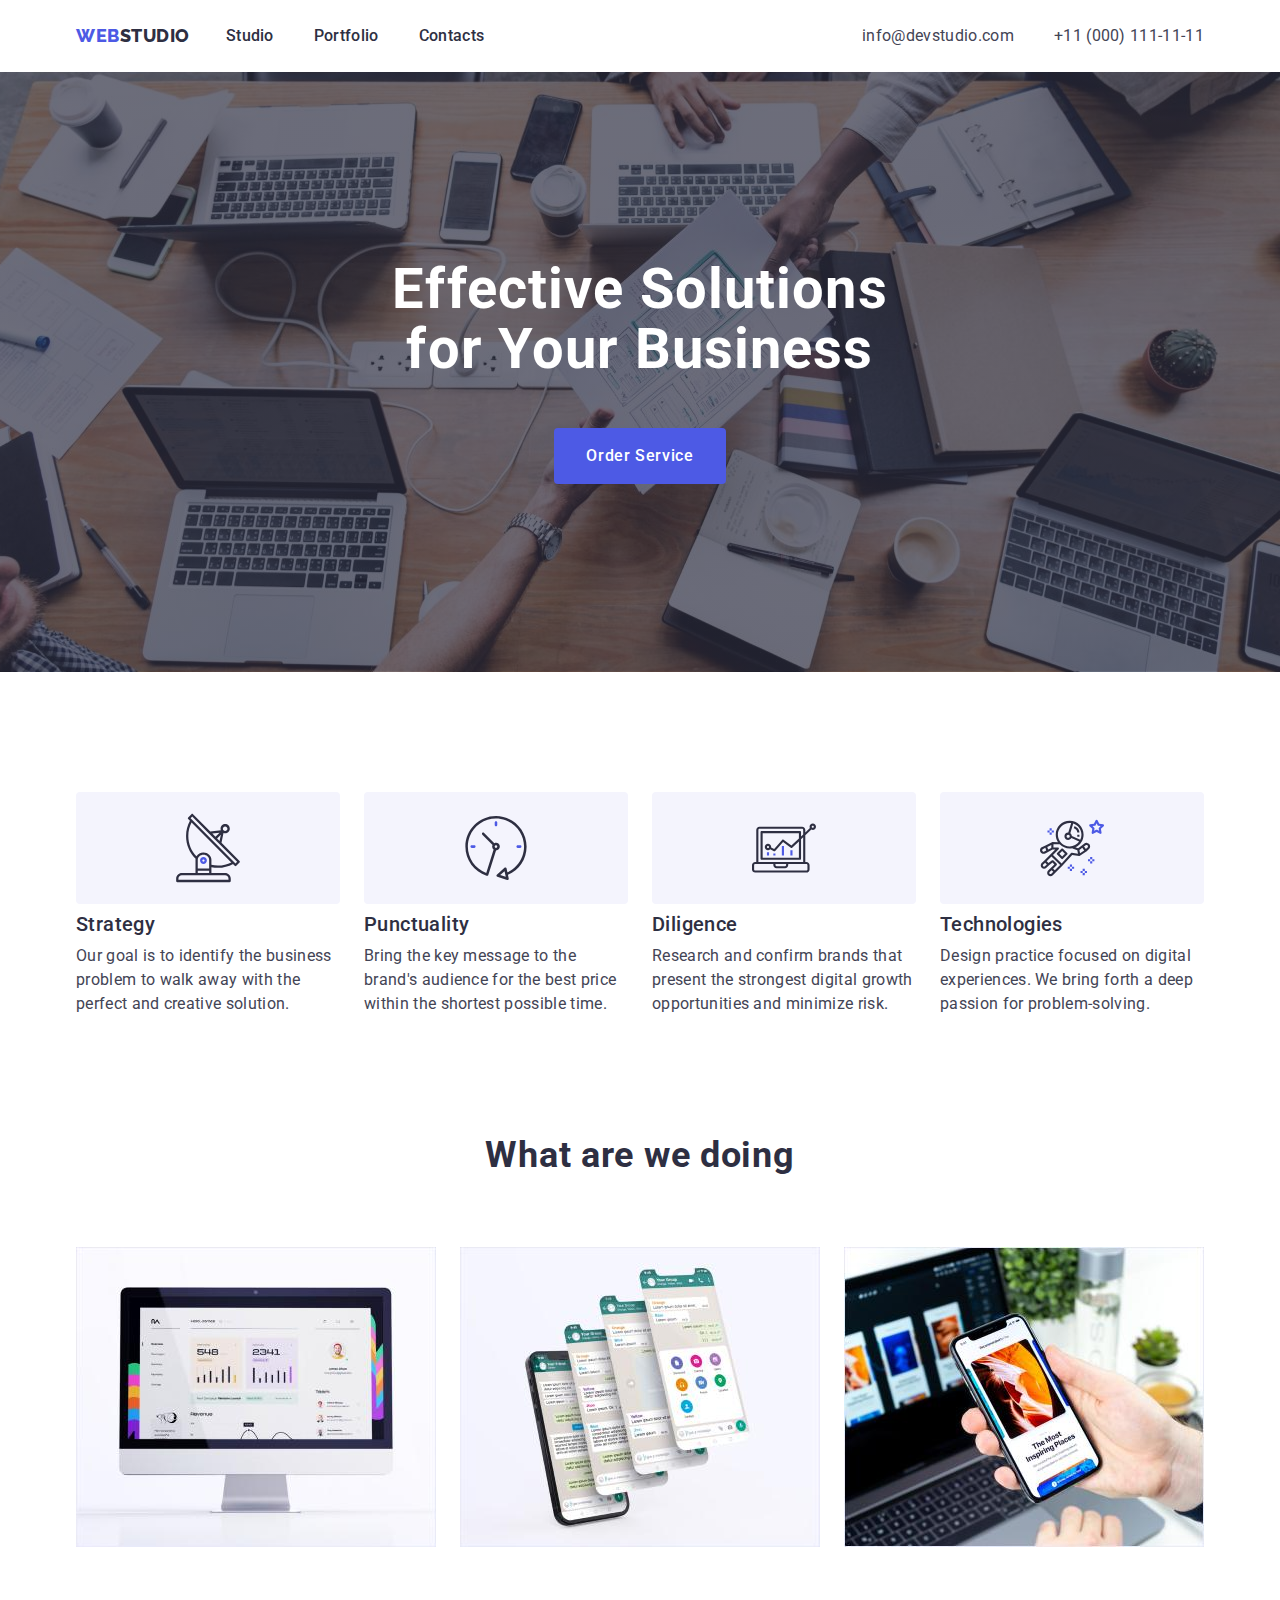
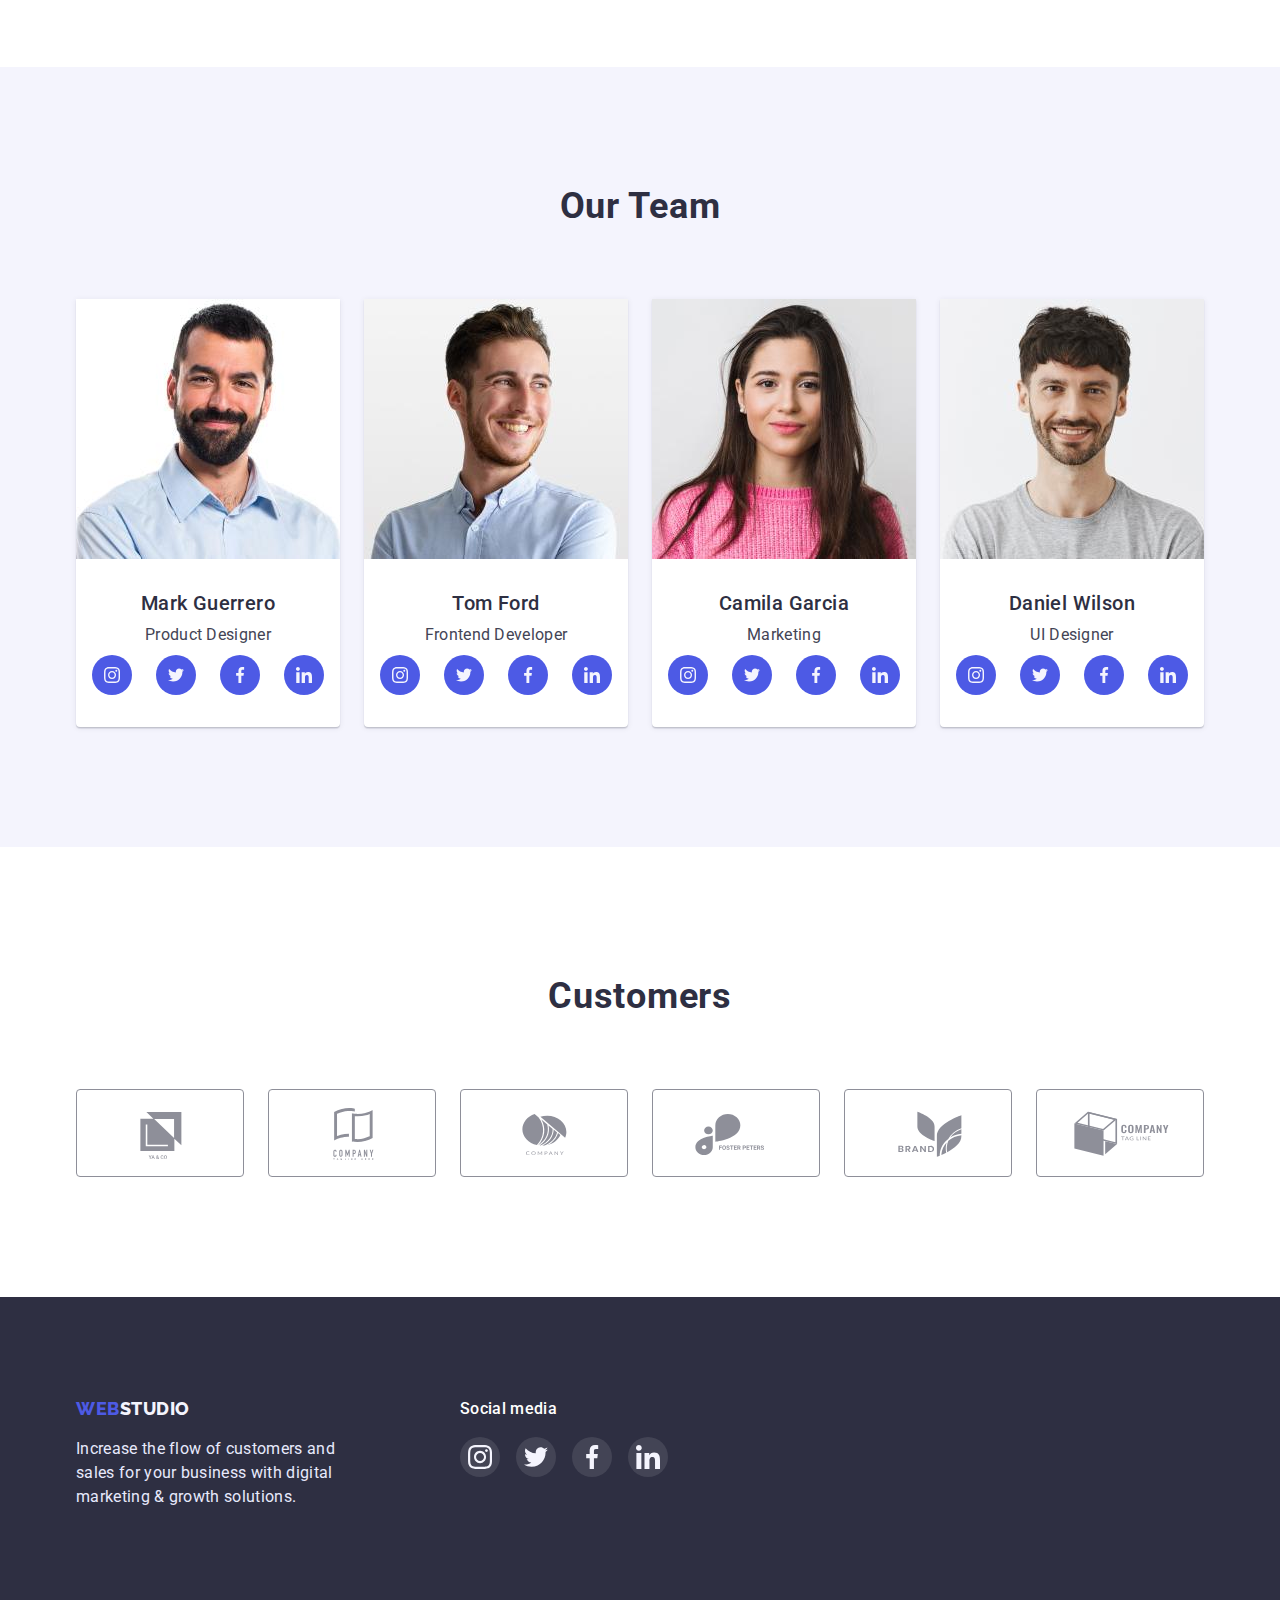
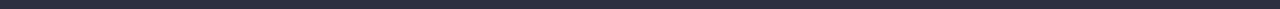
==== index.html @ 547f0ef1 "Initial commit" ====
<!DOCTYPE html>
<html lang="en">
	<head>
		<meta charset="UTF-8" />
		<meta http-equiv="X-UA-Compatible" content="IE=edge" />
		<meta name="viewport" content="width=device-width, initial-scale=1.0" />
		<title>WebStudio</title>
		
		<!-- fonts from google -->
		<link rel="preconnect" href="https://fonts.googleapis.com" />
		<link rel="preconnect" href="https://fonts.gstatic.com" crossorigin />
		<link
			href="https://fonts.googleapis.com/css2?family=Raleway:wght@800&family=Roboto:wght@400;500;700&display=swap"
			rel="stylesheet"
		/>
		<link rel="stylesheet" href="https://cdnjs.cloudflare.com/ajax/libs/modern-normalize/1.1.0/modern-normalize.min.css">
        <link rel="stylesheet" href="./styles/styles.css" />
	</head>
	<body>
		
		<header>
			<div class="container header-line">
			<nav>
				<a class="logo-head" href="./index.html"><span class="logo-web">WEB</span>STUDIO</a>
				<ul class="navigation-links">
					<li class="nav-link-item"><a href="" class="link">Studio</a></li>
					<li class="nav-link-item"><a href="./portfolio.html" class="link">Portfolio</a></li>
					<li class="nav-link-item"><a href="" class="link">Contacts</a></li>
				</ul>
			</nav>

			<!-- contact info -->
			<address>
				<ul class="address-link">
					<li class="addess-link-item"><a href="mailto:info@devstudio.com" class="address">info@devstudio.com</a></li>
					<li class="addess-link-item"><a href="tel:+110001111111" class="address">+11 (000) 111-11-11 </a></li>
				</ul>
			</address>
			</div>
		</header>
		
		<main>
			<!--section_1  -->
			
			<section class="hero-section">
				<div class="container">
				<h1 class="hero-section-title">Effective Solutions <br> for Your Business</h1>
				<button type="button" class="hero-section-button">Order Service</button>
				</div>
                </section>
			
			

			<!-- section_2 -->
			<section class="section-2">
				<div class="container">
				<h2 hidden>Our advantages</h2>
				<ul class="title-list">
					<li >
						<div class="symbol-list-item">
						            <svg class="symbol-list-icon" width="64px">
										<use href="./images/icons.svg#icon-antenna"></use>
									</svg>
						</div>
							
						<h3>Strategy</h3>
						<p class="main-paragraph"> Our goal is to identify the business problem to walk away with the perfect and creative solution. </p>
					</li>
					<li>
						<div class="symbol-list-item">
								    <svg class="symbol-list-icon" width="64px">
										<use href="./images/icons.svg#icon-clock"></use>
									</svg>
							</div>
						<h3>Punctuality</h3>
						<p class="main-paragraph"> Bring the key message to the brand's audience for the best price within the shortest possible time. </p>
					</li>
					<li>
						<div class="symbol-list-item">
								    <svg class="symbol-list-icon" width="64px">
										<use href="./images/icons.svg#icon-diagram"></use>
									</svg>
								
							</div>
						<h3>Diligence</h3>
						<p class="main-paragraph">
							Research and confirm brands that present the strongest digital growth opportunities and minimize risk.
						</p>
					</li>
					<li>
						<div class="symbol-list-item">
								    <svg class="symbol-list-icon" width="64px">
										<use href="./images/icons.svg#icon-astronaut"></use>
									</svg>
						</div>
						<h3>Technologies</h3>
						<p class="main-paragraph"> Design practice focused on digital experiences. We bring forth a deep passion for problem-solving. </p>
					</li>
				</ul>
				</div>
			</section>

			<!-- section_3 -->
			<section class="section-3">
				<div class="container">
				<h2 class="our-work-title">What are we doing</h2>
				<ul class="visual-list">
					<li class="visual-work">
						<img src="./images/img21.jpg" alt="PC monitor that shows nice site" width="360" />
					</li>
					<li class="visual-work">
						<img src="./images/img22.jpg" alt="phone display that shows nice application" width="360" />
					</li>
					<li class="visual-work">
						<img src="./images/img23.jpg" alt="laptop and phone with the same picture on thair displays" width="360" />
					</li>
				</ul>
				</div>
			</section>

			<!-- section_4 -->
			<section class="fourth-section">
				<div class="container">
				<h2 class="our-team-title">Our Team</h2>
				<ul class="card-titles">
					<li class="team-card">
						<img src="./images/img31.jpg" alt="male photo" width="264" />
						<div class="team-card-sign">
						<h3>Mark Guerrero</h3>
						<p>Product Designer</p>
						<ul class="card-social-list">
							<li class="card-social-item">
								<a href="" class="card-social-link">
									<svg class="card-social-icon" width="16px" height="16px">
										<use href="./images/icons.svg#icon-instagram"></use>
									</svg>
								</a></li>
							<li class="card-social-item">
								<a href="" class="card-social-link">
									<svg class="card-social-icon" width="16px" height="16px">
										<use href="./images/icons.svg#icon-twitter"></use>
									</svg>
								</a></li>
							<li class="card-social-item">
								<a href="" class="card-social-link">
									<svg class="card-social-icon" width="16px" height="16px">
										<use href="./images/icons.svg#icon-facebook"></use>
									</svg>
								</a></li>
							<li class="card-social-item">
								<a href="" class="card-social-link">
									<svg class="card-social-icon" width="16px" height="16px">
										<use href="./images/icons.svg#icon-linkedin"></use>
									</svg>
								</a></li>
						</ul>
						</div>
					</li>

					<li class="team-card">
						<img src="./images/img32.jpg" alt="male photo" width="264" />
						<div class="team-card-sign">
						<h3>Tom Ford</h3>
						<p>Frontend Developer</p>
						<ul class="card-social-list">
							<li class="card-social-item">
								<a href="" class="card-social-link">
									<svg class="card-social-icon" width="16px" height="16px">
										<use href="./images/icons.svg#icon-instagram"></use>
									</svg>
								</a></li>
							<li class="card-social-item">
								<a href="" class="card-social-link">
									<svg class="card-social-icon" width="16px" height="16px">
										<use href="./images/icons.svg#icon-twitter"></use>
									</svg>
								</a></li>
							<li class="card-social-item">
								<a href="" class="card-social-link">
									<svg class="card-social-icon" width="16px" height="16px">
										<use href="./images/icons.svg#icon-facebook"></use>
									</svg>
								</a></li>
							<li class="card-social-item">
								<a href="" class="card-social-link">
									<svg class="card-social-icon" width="16px" height="16px">
										<use href="./images/icons.svg#icon-linkedin"></use>
									</svg>
								</a></li>
						</ul>
						</div>
					</li>

					<li class="team-card">
						<img src="./images/img33.jpg" alt="female photo" width="264" />
						<div class="team-card-sign">
						<h3>Camila Garcia</h3>
						<p>Marketing</p>
						<ul class="card-social-list">
							<li class="card-social-item">
								<a href="" class="card-social-link">
									<svg class="card-social-icon" width="16px" height="16px">
										<use href="./images/icons.svg#icon-instagram"></use>
									</svg>
								</a></li>
							<li class="card-social-item">
								<a href="" class="card-social-link">
									<svg class="card-social-icon" width="16px" height="16px">
										<use href="./images/icons.svg#icon-twitter"></use>
									</svg>
								</a></li>
							<li class="card-social-item">
								<a href="" class="card-social-link">
									<svg class="card-social-icon" width="16px" height="16px">
										<use href="./images/icons.svg#icon-facebook"></use>
									</svg>
								</a></li>
							<li class="card-social-item">
								<a href="" class="card-social-link">
									<svg class="card-social-icon" width="16px" height="16px">
										<use href="./images/icons.svg#icon-linkedin"></use>
									</svg>
								</a></li>
						</ul>
						</div>
					</li class="team-card">

					<li class="team-card">
						<img src="./images/img34.jpg" alt="male photo" width="264" />
						<div class="team-card-sign">
						<h3>Daniel Wilson</h3>
						<p>UI Designer</p>
						<ul class="card-social-list">
							<li class="card-social-item">
								<a href="" class="card-social-link">
									<svg class="card-social-icon" width="16px" height="16px">
										<use href="./images/icons.svg#icon-instagram"></use>
									</svg>
								</a></li>
							<li class="card-social-item">
								<a href="" class="card-social-link">
									<svg class="card-social-icon" width="16px" height="16px">
										<use href="./images/icons.svg#icon-twitter"></use>
									</svg>
								</a></li>
							<li class="card-social-item">
								<a href="" class="card-social-link">
									<svg class="card-social-icon" width="16px" height="16px">
										<use href="./images/icons.svg#icon-facebook"></use>
									</svg>
								</a></li>
							<li class="card-social-item">
								<a href="" class="card-social-link">
									<svg class="card-social-icon" width="16px" height="16px">
										<use href="./images/icons.svg#icon-linkedin"></use>
									</svg>
								</a></li>
						</ul>
						</div>
					</li>
				</ul>
				</div>
			</section>
		</main>

		<section class="section-fifth">
			<div class="container">
				<h2 class="customers-title">Customers</h2>
				<ul class="customers-list">
					<li class="customers-list-item">
						<a href="" class="customers-list-link">
							<svg class="customers-list-icon" width="104px" height="56px">
								<use href="./images/icons.svg#icon-logo1"></use>
							</svg>
						</a>
					</li>
					<li class="customers-list-item">
						<a href="" class="customers-list-link">
							<svg class="customers-list-icon" width="104px" height="56px">
								<use href="./images/icons.svg#icon-logo2"></use>
							</svg>
						</a>
					</li>
					<li class="customers-list-item">
						<a href="" class="customers-list-link">
							<svg class="customers-list-icon" width="104px" height="56px">
								<use href="./images/icons.svg#icon-logo3"></use>
							</svg>
						</a>
					</li>
					<li class="customers-list-item">
						<a href="" class="customers-list-link">
							<svg class="customers-list-icon" width="104px" height="56px">
								<use href="./images/icons.svg#icon-logo4"></use>
							</svg>
						</a>
					</li>
					<li class="customers-list-item">
						<a href="" class="customers-list-link">
							<svg class="customers-list-icon" width="104px" height="56px">
								<use href="./images/icons.svg#icon-logo5"></use>
							</svg>
						</a>
					</li>
					<li class="customers-list-item">
						<a href="" class="customers-list-link">
							<svg class="customers-list-icon" width="104px" height="56px">
								<use href="./images/icons.svg#icon-logo6"></use>
							</svg>
						</a>
					</li>
				</ul>
			</div>
			

		</section>

		<!-- footer -->
		<footer>
			<div class="container footer-line">
			<div> 
			<a class="logo-footer" href="./index.html"><span class="logo-web">WEB</span>STUDIO</a>
			<p class="footer-text"> Increase the flow of customers and sales for your business with digital marketing & growth solutions. </p>
			</div>
			<div class="social-media">
				<h4 class="social-media-title">Social media</h4>
				<ul class="social-media-list">
					<li class="cocial-media-item">
						<a href="" class="social-media-link">
							<svg class="social-media-icon" width="24px" height="24px">
								<use href="./images/icons.svg#icon-instagram"></use>
							</svg>
						</a>
					</li>
					<li class="cocial-media-item">
						<a href="" class="social-media-link">
							<svg class="social-media-icon" width="24px" height="24px">
								<use href="./images/icons.svg#icon-twitter"></use>
							</svg>
						</a>
					</li>
					<li class="cocial-media-item">
						<a href="" class="social-media-link">
							<svg class="social-media-icon" width="24px" height="24px">
								<use href="./images/icons.svg#icon-facebook"></use>
							</svg>
						</a>
					</li>
					<li class="cocial-media-item">
						<a href="" class="social-media-link">
							<svg class="social-media-icon" width="24px" height="24px">
								<use href="./images/icons.svg#icon-linkedin"></use>
							</svg>
						</a>
					</li>
				</ul>
			</div>
		</div>
		</footer>
	</body>
</html>
---- styles/styles.css ----
:root {
	--primary-title-color: #2e2f42;
	--primary-text-color: #434455;
	--secondary-background-color: #2e2f42;
	--hover-link-color: #404bbf;
}
/* --------styles reset------ */
h1,
h2,
h3,
h4,
h5,
p {
	margin: 0;
	padding: 0;
}
img {
	display: block;
}
.section {
	margin-top: 0;
	margin-bottom: 0;
}
ul {
	margin: 0;
	padding: 0;
}
/* --------------------------------- */

body {
	background-color: #fff;
	color: #434455;

	font-family: Roboto;
	font-size: 16px;
	font-weight: 400;
	line-height: 1.5;
	letter-spacing: 0.02em;

	list-style: none;
}

ul {
	list-style-type: none;
}
/* -------------------------------------------------------head and footer---------------------------------------------- */
/* ---------logo head------------ */
.logo-head,
.logo-footer {
	font-family: Raleway;
	font-size: 18px;
	font-weight: 800;
	line-height: 1.33;
	letter-spacing: 0.03em;
}
.logo-head {
	color: var(--primary-title-color);
}
/* ------------logo footer---------- */
.logo-footer {
	color: #f4f4fd;
}
.logo-web {
	color: #4d5ae5;
}

/* delating outlines of the links  */
a {
	text-decoration: none;
}
/* ---------- */

.navigation-links .link {
	font-size: 16px;
	font-weight: 500;
	line-height: 1.5;
	letter-spacing: 0.02em;

	color: var(--primary-title-color);
}

.navigation-links .link:focus,
.navigation-links .link:hover {
	color: var(--hover-link-color);
}

/* .navigation-links:last-child  */

.border-header {
	border-bottom: 1px solid #e7e9fc;
}

/* changing address font and color */
.address {
	/* margin-left: auto; */
	font-style: normal;
	font-family: Roboto;
	font-size: 16px;
	font-weight: 400;
	line-height: 1.5;
	letter-spacing: 0.02em;

	color: var(--primary-text-color);
}

.address:focus,
.address:hover {
	color: var(--hover-link-color);
}
/* -------------------------------------------------------------------------------------------------------------------- */

/* ----------------------------------------------------hero section---------------------------------------------------- */
.hero-section {
	background-color: var(--secondary-background-color);
	text-align: center;
	background-image: linear-gradient(rgba(46, 47, 66, 0.7), rgba(46, 47, 66, 0.7)), url(../images/herosection-bg.jpg);
	background-repeat: no-repeat;
	background-position: center;
	max-width: 1440px;
	margin: 0 auto;
	/* background-size: cover; */
}

.hero-section-title {
	font-family: Roboto;
	margin-bottom: 48px;
	margin-top: 0;
	min-width: 496px;
	color: #fff;
	font-style: normal;
	font-weight: 700;
	font-size: 56px;
	line-height: 1.07;
	letter-spacing: 0.02em;
	text-align: center;
}

.hero-section-button {
	padding: 16px 32px;

	min-width: 169px;
	font-family: Roboto;
	font-size: 16px;
	font-weight: 500;
	line-height: 1.5;
	letter-spacing: 0.04em;
	border-style: solid;
	border-radius: 4px;
	border: none;
	background-color: #4d5ae5;
	color: #fff;
}
.hero-section-button:hover,
.hero-section-button:focus {
	background-color: var(--hover-link-color);
}

/* ----------------------------------------------------------------------------------------------------------------- */
h3 {
	font-size: 20px;
	font-weight: 500;
	line-height: 1.2;
	letter-spacing: 0.02em;

	color: var(--primary-title-color);
}

h2 {
	font-size: 36px;
	font-weight: 700;
	line-height: 1.1;
	letter-spacing: 0.02em;

	color: var(--primary-title-color);
}
/* section 4 */
.fourth-section {
	background-color: #f4f4fd;
}
.team-card {
	background-color: #fff;
}

/* -------------------------------portfolio------------------------------------ */

.portfolio-title {
	font-size: 20px;
	font-weight: 500;
	line-height: 1.2;
	letter-spacing: 0.02em;

	color: var(--primary-title-color);
}

.kind-of-content {
	font-family: Roboto;
	font-style: normal;
	font-weight: 400;
	font-size: 16px;
	line-height: 1.5;
	letter-spacing: 0.02em;

	color: #434455;
}

.filters-buttons {
	padding: 12px 24px;
	font-family: Roboto;
	background-color: #f4f4fd;
	color: #4d5ae5;
	border-color: #e7e9fc;
	border-style: solid;
	border-width: 1px;
	border-radius: 4px;

	font-weight: 500;
	font-size: 16px;
	line-height: 1.5;

	display: flex;
	align-items: center;
	text-align: center;
	letter-spacing: 0.04em;
}

.filters-buttons:focus,
.filters-buttons:hover {
	background-color: var(--hover-link-color);
	color: #fff;
	box-shadow: 0px 2px 2px 0px rgba(0, 0, 0, 0.12);

	box-shadow: 0px 2px 1px 0px rgba(0, 0, 0, 0.08);

	box-shadow: 0px 3px 1px 0px rgba(0, 0, 0, 0.1);
	border-color: var(--hover-link-color);
}

/* -------------------FLEX-------------------- */
.container {
	width: 1158px;
	padding-left: 15px;
	padding-right: 15px;
	margin: 0 auto;
}

body {
	margin: 0;
}

.our-work-title {
	text-align: center;
	margin-bottom: 72px;
	margin-top: 0;
}

.fourth-section {
	padding-top: 120px;
	padding-bottom: 120px;
	/* max-width: 1440px;
	margin: 0 auto; */
}

.our-team-title {
	text-align: center;
	margin-bottom: 72px;
	margin-top: 0;
}

.footer-text {
	width: 264px;
}

.logo-footer {
	display: block;
	margin-bottom: 16px;
}

footer {
	background-color: var(--secondary-background-color);
	color: #e7e9fc;
	padding-top: 100px;
	padding-bottom: 100px;
}

.logo-head {
	display: block;
	padding-bottom: 24px;
	padding-top: 24px;
	margin-left: 0;
	margin-right: 36px;
}
/* -------------flex start--------- */

.navigation-links {
	display: flex;
}

.nav-link-item {
	display: block;
	padding-top: 24px;
	padding-bottom: 24px;
}

.nav-link-item:last-child {
	margin-right: 0;
}
.nav-link-item:not(:last-child) {
	margin-right: 40px;
}

.address-link {
	display: flex;
}
.addess-link-item:not(:last-child) {
	margin-right: 40px;
}
.addess-link-item {
	display: block;
	padding-top: 24px;
	padding-bottom: 24px;
}

.header-line {
	display: flex;
}

nav {
	display: flex;
	align-items: center;
}
/* --------------------------------------------------section 2-3------------------------------------------------ */
.title-list,
.visual-list {
	display: flex;
	justify-content: space-between;
	padding-left: 0;
	gap: 24px;
}
/* -----------------SVG icons section  2---------------------- */

.symbol-list-item {
	display: flex;
	height: 112px;
	width: 264px;
	background-color: #f4f4fd;
	justify-content: center;
	align-items: center;
	border-radius: 4px;
	margin-bottom: 8px;
	/* background-color: aqua; */
}

/* ----------------------------------------------------------- */
.main-paragraph {
	width: 264px;
}

.card-titles {
	display: flex;
	justify-content: space-between;
	gap: 24px;
	padding-left: 0;
}

.team-card h3 {
	text-align: center;
	margin-bottom: 8px;
}

.team-card p {
	text-align: center;
}

.title-list h3 {
	margin-bottom: 8px;
}

/* ---------------portfolio flex----------------- */
.filters {
	display: flex;
	margin-bottom: 72px;
	gap: 24px;
	justify-content: center;
}

.portfolio-title {
	display: flex;
	flex-wrap: wrap;
	justify-content: space-between;
	padding: 0;
	row-gap: 48px;
}

.portfolio-title h2 {
	margin-bottom: 8px;
}
.portfolio-sign {
	border-left: 1px solid #e7e9fc;
	border-right: 1px solid #e7e9fc;
	border-bottom: 1px solid #e7e9fc;
	padding-top: 32px;
	padding-bottom: 32px;
}

.portfolios:hover,
.portfolios:focus {
	box-shadow: 0px 1px 6px rgba(46, 47, 66, 0.08), 0px 1px 1px rgba(46, 47, 66, 0.16), 0px 2px 1px rgba(46, 47, 66, 0.08);
}
.portfolios {
	display: block;
}

/* ------------------------------------------------------------------------------------------------------ */
address {
	margin-left: auto;
}
.hero-section {
	padding-top: 188px;
	padding-bottom: 188px;
}

.section-2 {
	padding-top: 120px;
}

.section-3 {
	padding-top: 120px;
	padding-bottom: 120px;
}
.section-portfolio {
	padding-bottom: 120px;
	padding-top: 96px;
}

.portfolio-sign {
	padding-top: 32px;
	padding-bottom: 32px;
	padding-left: 16px;
}
.team-card-sign {
	padding-top: 32px;
	/* padding-bottom: 8px; */
}
.team-card {
	box-shadow: 0px 1px 6px rgba(46, 47, 66, 0.08), 0px 1px 1px rgba(46, 47, 66, 0.16), 0px 2px 1px rgba(46, 47, 66, 0.08);
	border-radius: 0px 0px 4px 4px;
}
/* --------------------------------------svg sectio4------------------------------------- */

.card-social-list {
	display: flex;
	gap: 24px;
	justify-content: center;
	margin-top: 8px;
	padding-bottom: 32px;
}
.card-social-item {
	width: 40px;
	height: 40px;
}
.card-social-link {
	display: flex;
	justify-content: center;
	align-items: center;
	width: 100%;
	height: 100%;
	border-radius: 50%;
	background-color: #4d5ae5;
}
.card-social-link:hover,
.card-social-link:focus {
	background-color: #404bbf;
}

/* ---------------------------------------------section fifth-------------------------------------- */
.section-fifth {
	padding-top: 130px;
	padding-bottom: 120px;
}

.customers-title {
	text-align: center;
	margin-bottom: 72px;
}

.customers-list {
	display: flex;
	justify-content: space-between;
}
.customers-list-item {
	width: 168px;
	height: 88px;
	border: 1px solid #8e8f99;
	border-radius: 4px;
}
.customers-list-link {
	display: flex;
	width: 100%;
	height: 100%;
	justify-content: center;
	align-items: center;
	color: #8e8f99;
}
/* .customers-list-link:hover,
.customers-list-link:focus {
	border-color: #404bbf;
	color: #404bbf;
} */
.customers-list-item:hover,
.customers-list-item:hover .customers-list-link
 {
	border-color: #404bbf;
	color: #404bbf;

}
.customers-list-item:focus-within .customers-list-link {
	border-color: #404bbf;
	color: #404bbf;
}


.customers-list-icon {
	fill: currentColor;
}

/* --------------------------------------footer section------------------------------------ */

.footer-line {
	display: flex;
}
.social-media {
	margin-left: 120px;
}
.social-media-title {
	margin-bottom: 16px;
	font-family: "Roboto";
	font-style: normal;
	font-weight: 500;
	font-size: 16px;
	line-height: 1.5;
	letter-spacing: 0.02em;
	color: #fff;
}
.social-media-list {
	display: flex;
	gap: 16px;
}
.cocial-media-item {
	width: 40px;
	height: 40px;
}
.social-media-link {
	display: flex;
	justify-content: center;
	align-items: center;
	width: 100%;
	height: 100%;
	border-radius: 50%;
	background-color: rgba(255, 255, 255, 0.1);
}
.social-media-icon {
	color: #fff;
}
.social-media-link:hover,
.social-media-link:focus {
	background-color: #31d0aa;
}
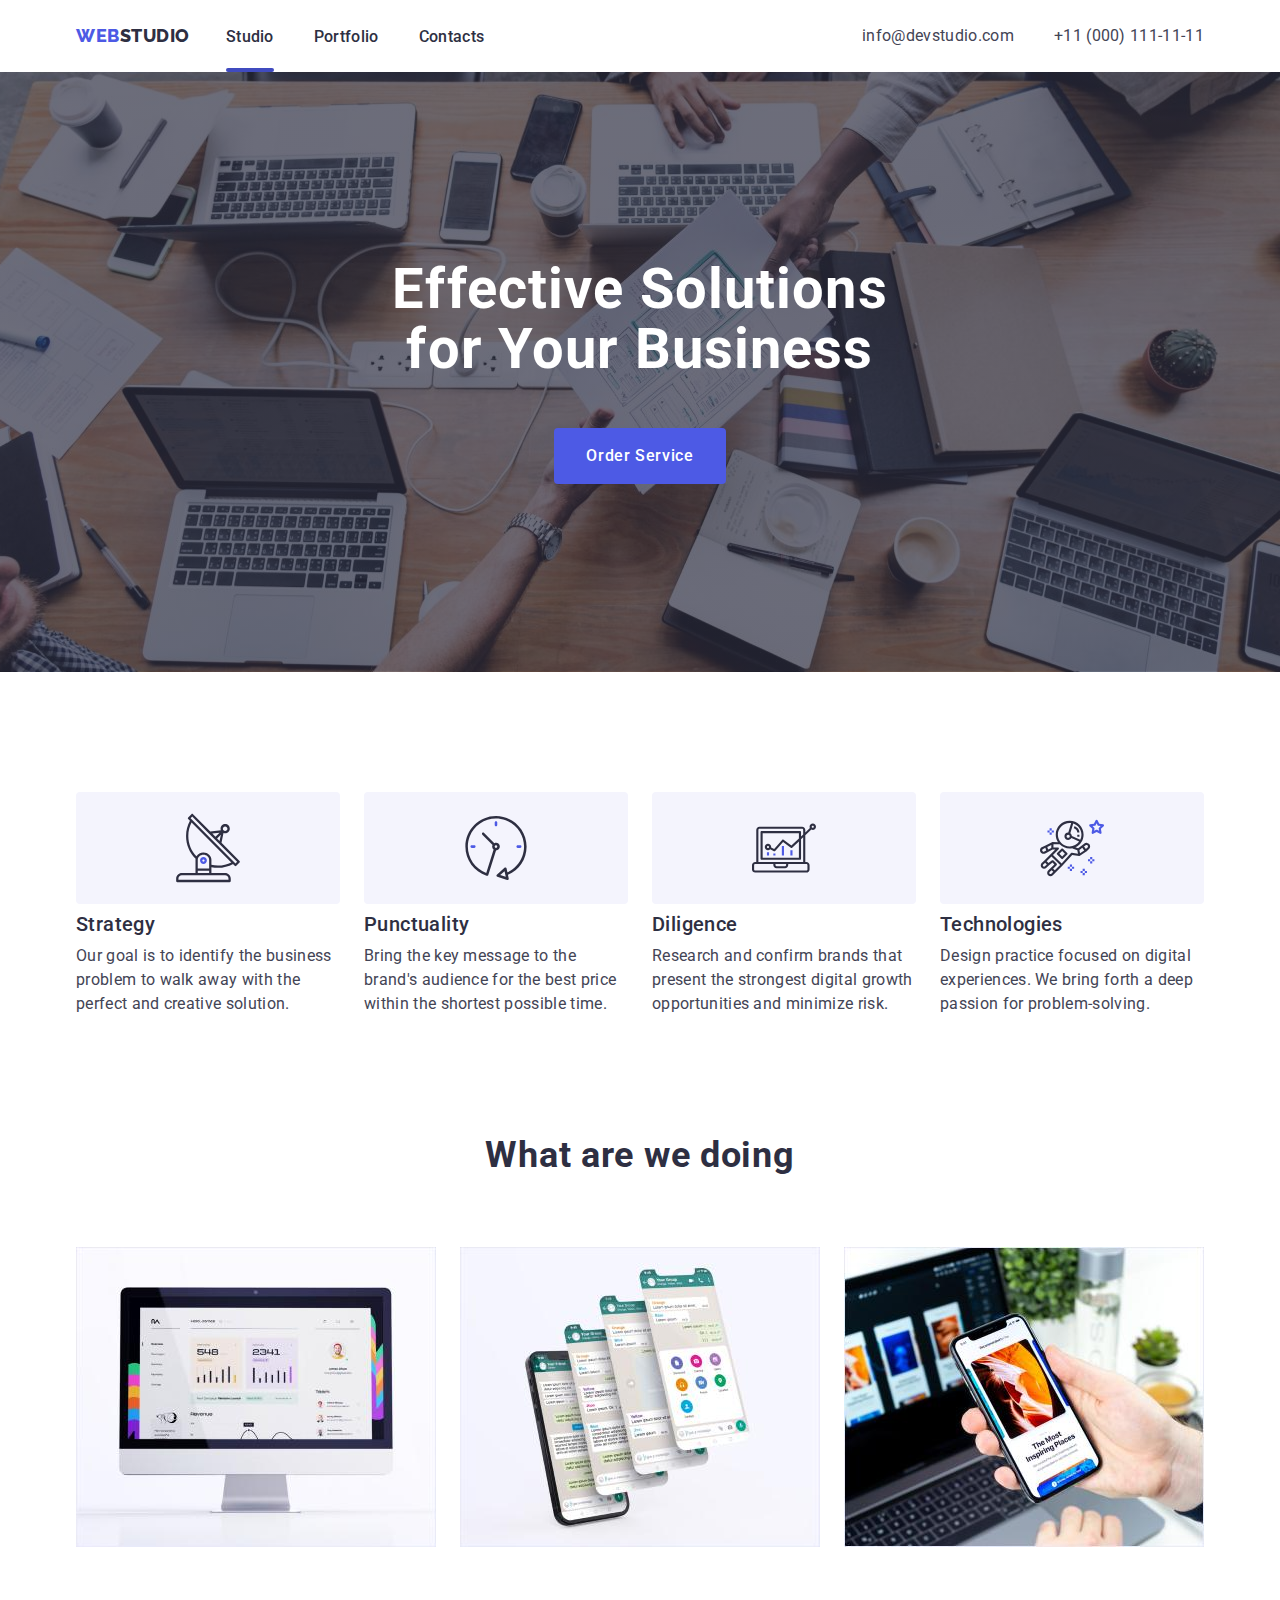
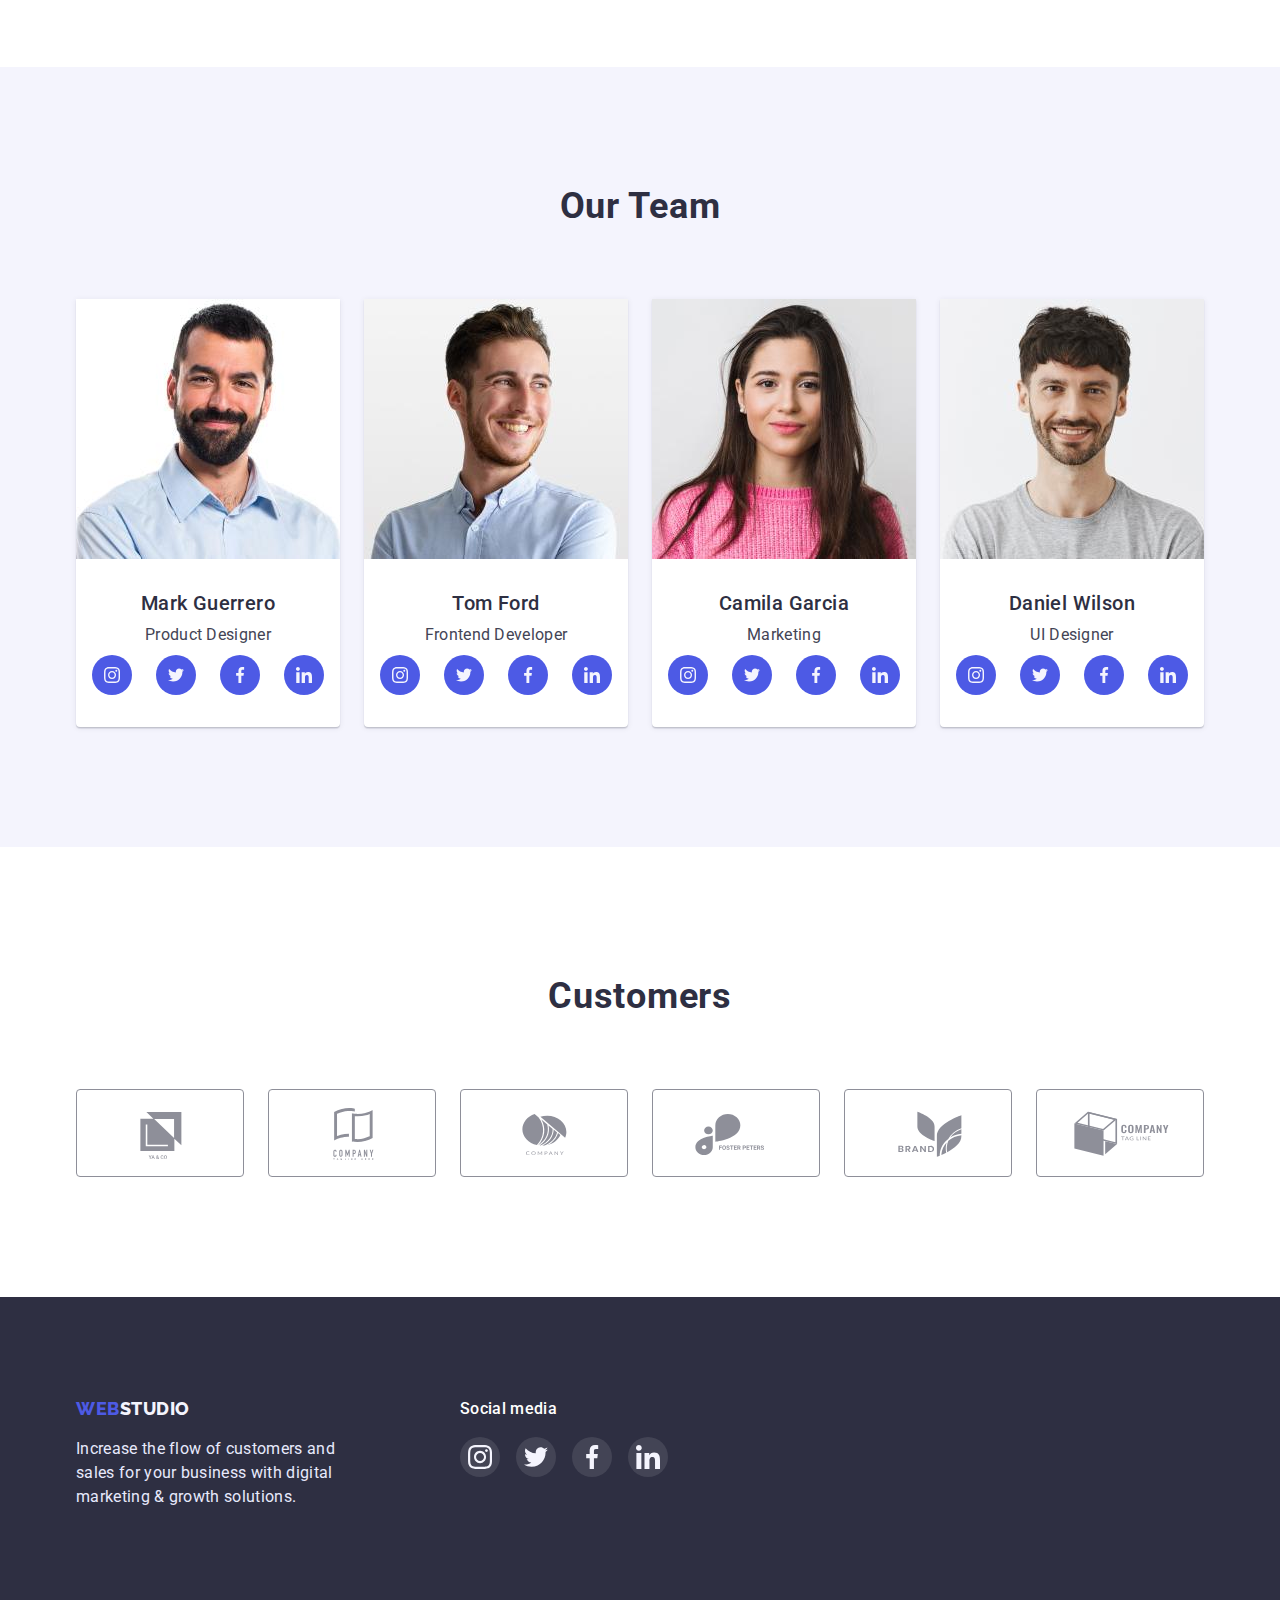
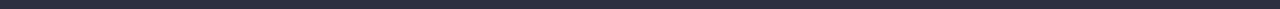
==== commit 2d345d87: "HW5 Ver.1" ====
--- a/index.html
+++ b/index.html
@@ -23,7 +23,7 @@
 			<nav>
 				<a class="logo-head" href="./index.html"><span class="logo-web">WEB</span>STUDIO</a>
 				<ul class="navigation-links">
-					<li class="nav-link-item"><a href="" class="link">Studio</a></li>
+					<li class="nav-link-item"><a href="" class="link active">Studio</a></li>
 					<li class="nav-link-item"><a href="./portfolio.html" class="link">Portfolio</a></li>
 					<li class="nav-link-item"><a href="" class="link">Contacts</a></li>
 				</ul>
@@ -45,7 +45,7 @@
 			<section class="hero-section">
 				<div class="container">
 				<h1 class="hero-section-title">Effective Solutions <br> for Your Business</h1>
-				<button type="button" class="hero-section-button">Order Service</button>
+				<button type="button" data-modal-open class="hero-section-button">Order Service</button>
 				</div>
                 </section>
 			
@@ -357,5 +357,15 @@
 			</div>
 		</div>
 		</footer>
+		<div class="backdrop is-hidden" data-modal>
+			<div class="modal">
+				<button type="button" data-modal-close class="modal-close">
+					<svg class="" width="8px" height="8px">
+						<use href="./images/icons.svg#icon-cross"></use>
+					</svg>
+				</button>
+			</div>
+		</div>
+		<script src="./js/modal.js"></script>
 	</body>
 </html>
--- a/styles/styles.css
+++ b/styles/styles.css
@@ -16,6 +16,8 @@
 }
 img {
 	display: block;
+	width: 100%;
+	height: auto;
 }
 .section {
 	margin-top: 0;
@@ -77,6 +79,10 @@
 	letter-spacing: 0.02em;
 
 	color: var(--primary-title-color);
+
+	transition-property: color;
+    transition-duration: 250ms; 
+    transition-timing-function: cubic-bezier(0.4, 0, 0.2, 1);
 }
 
 .navigation-links .link:focus,
@@ -101,6 +107,10 @@
 	letter-spacing: 0.02em;
 
 	color: var(--primary-text-color);
+	
+	transition-property: color;
+    transition-duration: 250ms; 
+    transition-timing-function: cubic-bezier(0.4, 0, 0.2, 1);
 }
 
 .address:focus,
@@ -149,6 +159,10 @@
 	border: none;
 	background-color: #4d5ae5;
 	color: #fff;
+
+	transition-property: background-color;
+    transition-duration: 250ms; 
+    transition-timing-function: cubic-bezier(0.4, 0, 0.2, 1);
 }
 .hero-section-button:hover,
 .hero-section-button:focus {
@@ -191,6 +205,31 @@
 
 	color: var(--primary-title-color);
 }
+
+/* doing overlay window on card --------------------*/
+.portfolio-card-item {
+	position: relative;
+	overflow: hidden;
+
+}
+
+.portfolio-card-overlay {
+	background-color: #4D5AE5;
+	color: #F4F4FD;
+	
+	padding: 40px 32px;
+	position: absolute;
+	top: 0;
+	left: 0;
+	height: 100%;
+	width: 100%;
+	transform: translateY(100%);
+	transition: transform 0.25s linear;
+    transition-timing-function: cubic-bezier(0.4, 0, 0.2, 1);
+	overflow: auto;
+	}
+/* ------------------------------------------------- */
+
 
 .kind-of-content {
 	font-family: Roboto;
@@ -221,6 +260,10 @@
 	align-items: center;
 	text-align: center;
 	letter-spacing: 0.04em;
+
+	transition-property: color, border-color, background-color ;
+    transition-duration: 250ms; 
+    transition-timing-function: cubic-bezier(0.4, 0, 0.2, 1);
 }
 
 .filters-buttons:focus,
@@ -256,8 +299,6 @@
 .fourth-section {
 	padding-top: 120px;
 	padding-bottom: 120px;
-	/* max-width: 1440px;
-	margin: 0 auto; */
 }
 
 .our-team-title {
@@ -298,7 +339,8 @@
 .nav-link-item {
 	display: block;
 	padding-top: 24px;
-	padding-bottom: 24px;
+	padding-bottom: 14px;  
+	/* i have changed it from 24px to 14px to put blue-line on hero section */
 }
 
 .nav-link-item:last-child {
@@ -347,7 +389,6 @@
 	align-items: center;
 	border-radius: 4px;
 	margin-bottom: 8px;
-	/* background-color: aqua; */
 }
 
 /* ----------------------------------------------------------- */
@@ -406,6 +447,9 @@
 .portfolios:focus {
 	box-shadow: 0px 1px 6px rgba(46, 47, 66, 0.08), 0px 1px 1px rgba(46, 47, 66, 0.16), 0px 2px 1px rgba(46, 47, 66, 0.08);
 }
+.portfolio-card-item-list:hover .portfolio-card-overlay {
+	transform: translateY(0);
+}
 .portfolios {
 	display: block;
 }
@@ -466,6 +510,10 @@
 	height: 100%;
 	border-radius: 50%;
 	background-color: #4d5ae5;
+
+	transition-property: background-color;
+    transition-duration: 250ms; 
+    transition-timing-function: cubic-bezier(0.4, 0, 0.2, 1);
 }
 .card-social-link:hover,
 .card-social-link:focus {
@@ -486,12 +534,18 @@
 .customers-list {
 	display: flex;
 	justify-content: space-between;
+
+
 }
 .customers-list-item {
 	width: 168px;
 	height: 88px;
 	border: 1px solid #8e8f99;
 	border-radius: 4px;
+
+	transition-property: color, border-color;
+    transition-duration: 250ms; 
+    transition-timing-function: cubic-bezier(0.4, 0, 0.2, 1);
 }
 .customers-list-link {
 	display: flex;
@@ -500,17 +554,19 @@
 	justify-content: center;
 	align-items: center;
 	color: #8e8f99;
-}
-/* .customers-list-link:hover,
-.customers-list-link:focus {
-	border-color: #404bbf;
-	color: #404bbf;
-} */
-.customers-list-item:hover,
-.customers-list-item:hover .customers-list-link
+
+	transition-property: color;
+    transition-duration: 250ms; 
+    transition-timing-function: cubic-bezier(0.4, 0, 0.2, 1);
+
+	
+}
+
+.customers-list-item:hover, .customers-list-item:hover .customers-list-link
  {
 	border-color: #404bbf;
 	color: #404bbf;
+	/* fill: #404bbf; */
 
 }
 .customers-list-item:focus-within .customers-list-link {
@@ -523,6 +579,10 @@
 	fill: currentColor;
 }
 
+/* .customers-list-item:hover .customers-list-icon {
+	fill: #404bbf;
+  } */
+  
 /* --------------------------------------footer section------------------------------------ */
 
 .footer-line {
@@ -557,6 +617,10 @@
 	height: 100%;
 	border-radius: 50%;
 	background-color: rgba(255, 255, 255, 0.1);
+
+	transition-property: background-color;
+    transition-duration: 250ms; 
+    transition-timing-function: cubic-bezier(0.4, 0, 0.2, 1);
 }
 .social-media-icon {
 	color: #fff;
@@ -565,3 +629,77 @@
 .social-media-link:focus {
 	background-color: #31d0aa;
 }
+/* ----------------------------------------------------------animation---------------------------- */
+/* a:hover,
+a:focus,
+.button:hover,
+.button:focus,
+.filters-buttons,
+.hero-section-button,
+.customers-list-item,
+.customers-list-item:focus-within .customers-list-link
+.customers-list-item:hover .customers-list-link {
+  transition-duration: 250ms;
+  transition-timing-function: cubic-bezier(0.4, 0, 0.2, 1);
+} */
+
+
+  .navigation-links .active::after {
+	content: '';
+	display: block;
+	width: 100%;
+	height: 4px;
+	background-color: var(--hover-link-color); /* change to the desired color */
+	margin-top: 5px; 
+	/* adjust to the desired distance from the link */
+	border-radius: 2px;
+	position: relative;
+	bottom: -14.5px;
+  }
+
+
+  /* transition-property: background-color;
+    transition-duration: 250ms; 
+    transition-timing-function: cubic-bezier(0.4, 0, 0.2, 1); */
+
+	.backdrop {
+		width: 100%;
+		height: 100%;
+		background-color: rgba(46, 47, 66, 0.4);
+		position: fixed;
+		top: 0;
+		left: 0;
+
+		transition: opacity, visibility;
+		transition-duration: 250ms; 
+        transition-timing-function: cubic-bezier(0.4, 0, 0.2, 1);
+	}
+	.modal {
+		width: 408px;
+		height: 576px;
+		border-radius: 4px;
+		background-color: #FCFCFC;
+		padding: 20px;
+		position: absolute;
+		top: 50%;
+		left: 50%;
+		transform: translate(-50%, -50%);
+	}
+	.modal-close {
+		width: 24px;
+		height: 24px;
+		border: 1px solid rgba(0, 0, 0, 0.1);
+		background-color: #E7E9FC;
+
+		border-radius: 50%;
+		display: flex;
+		margin-left: auto;
+		/* to do crist in the middle */
+		align-items: center;
+		justify-content: center;
+	}
+	.is-hidden {
+		opacity: 0;
+		visibility: hidden;
+		pointer-events: none;
+	}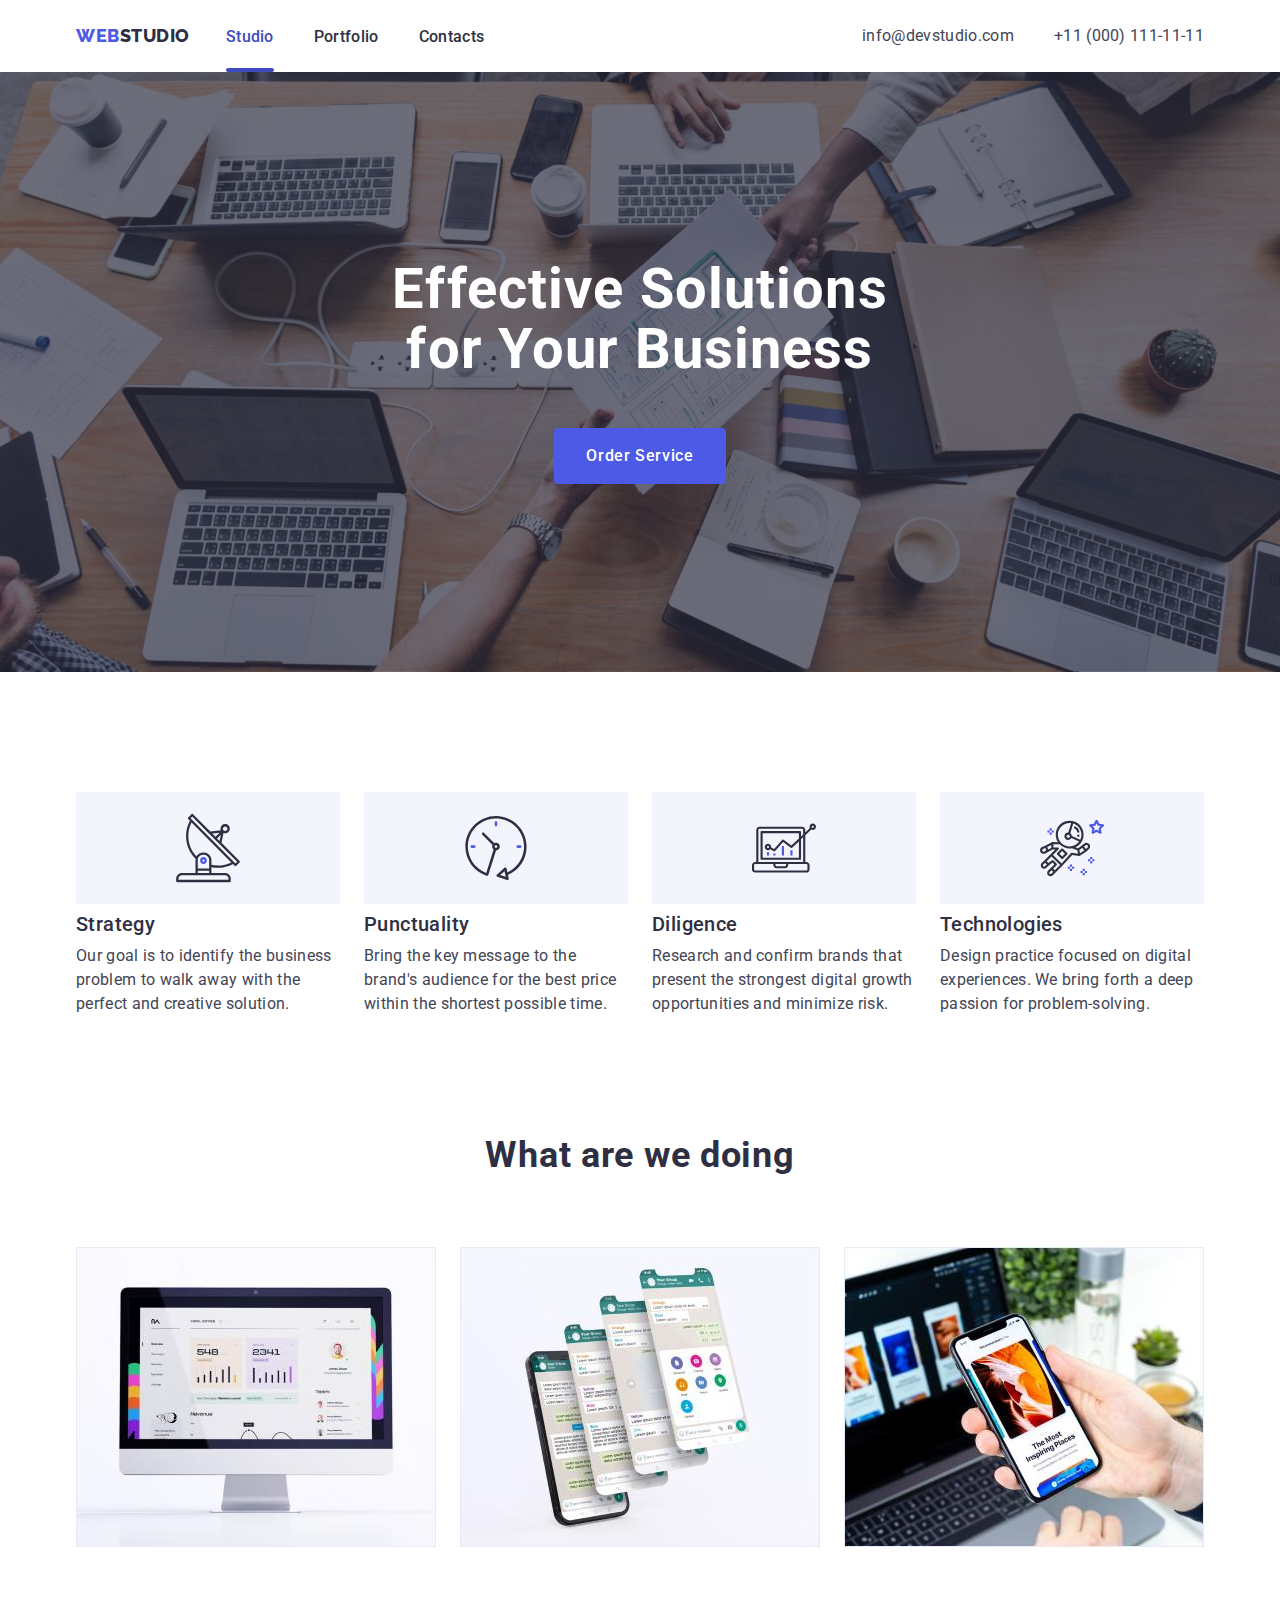
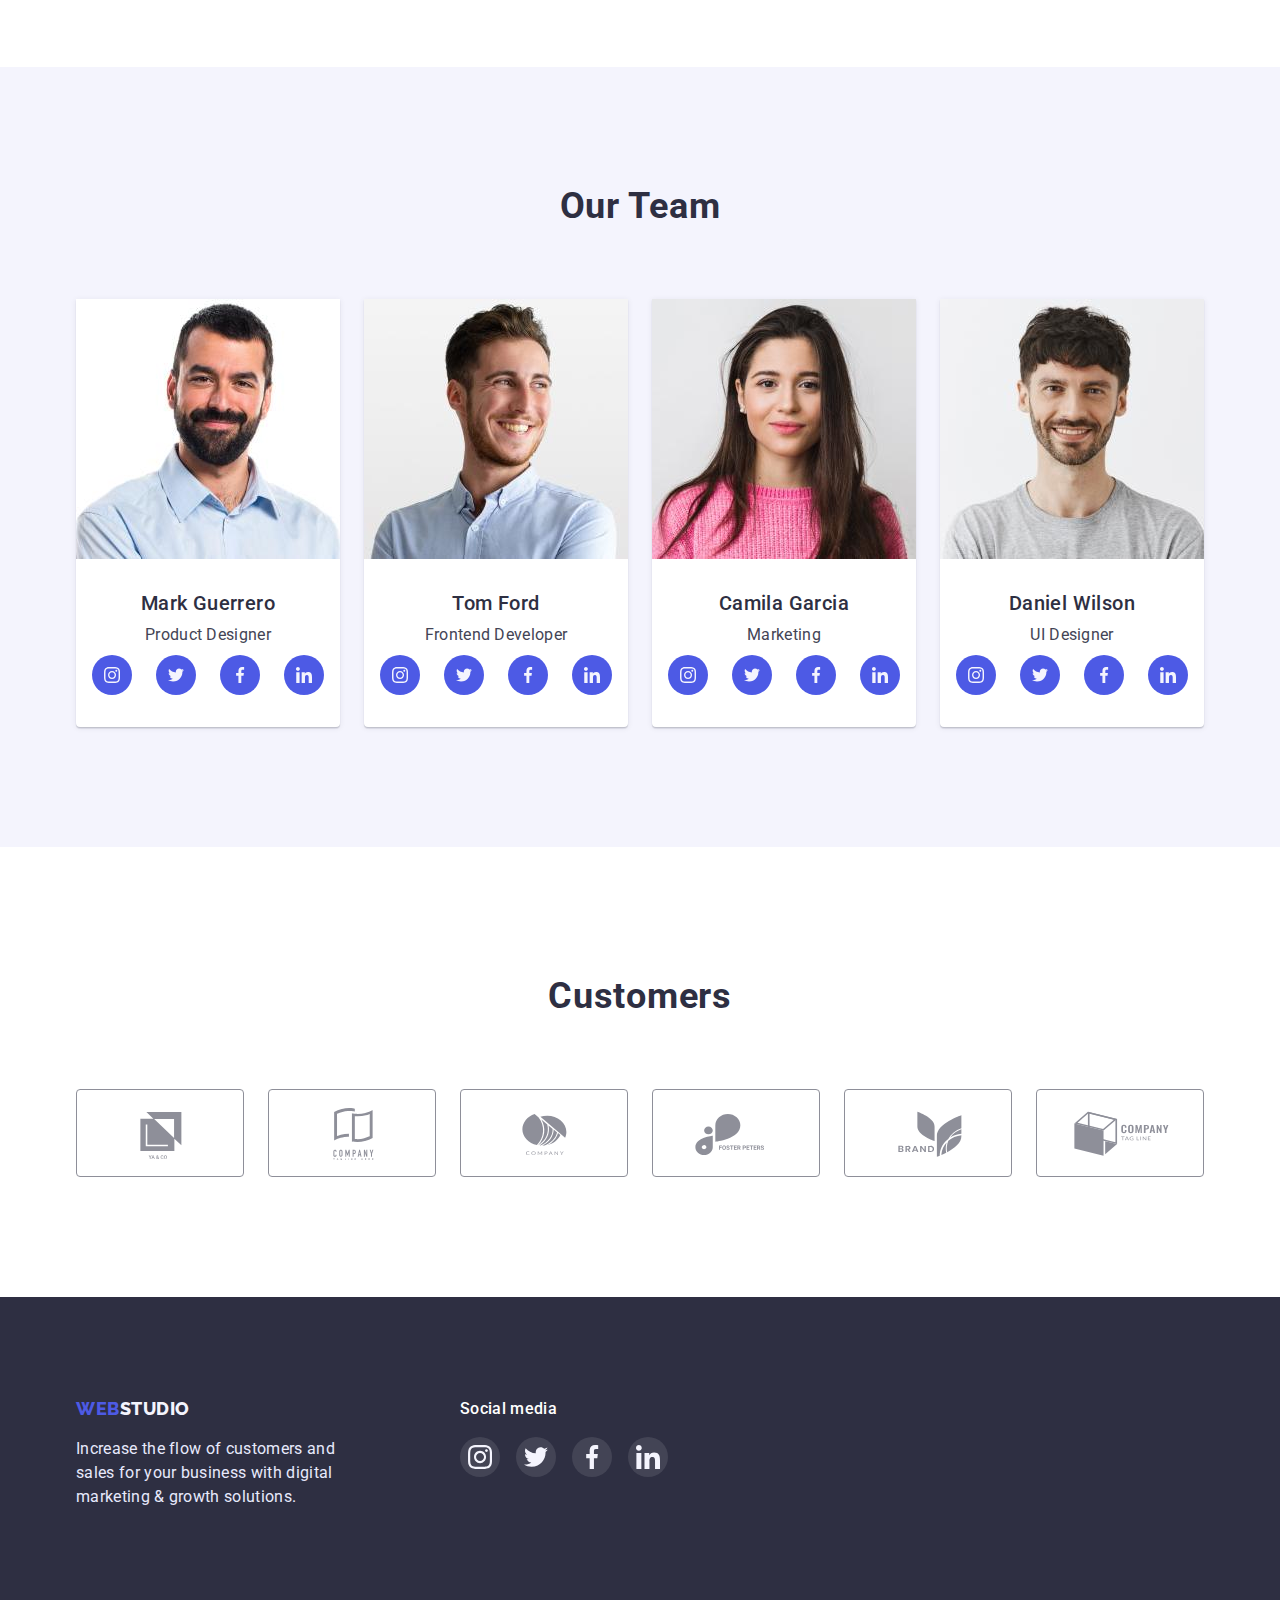
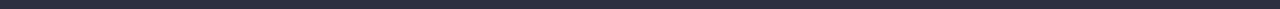
==== commit 21c4b68a: "HW Ver.1.3" ====
--- a/index.html
+++ b/index.html
@@ -360,7 +360,7 @@
 		<div class="backdrop is-hidden" data-modal>
 			<div class="modal">
 				<button type="button" data-modal-close class="modal-close">
-					<svg class="" width="8px" height="8px">
+					<svg class="modal-close-btn-icon" width="8px" height="8px">
 						<use href="./images/icons.svg#icon-cross"></use>
 					</svg>
 				</button>
--- a/styles/styles.css
+++ b/styles/styles.css
@@ -89,6 +89,7 @@
 .navigation-links .link:hover {
 	color: var(--hover-link-color);
 }
+
 
 /* .navigation-links:last-child  */
 
@@ -168,6 +169,10 @@
 .hero-section-button:focus {
 	background-color: var(--hover-link-color);
 }
+
+button, input[type="button"], input[type="submit"] {
+	cursor: pointer;
+  }
 
 /* ----------------------------------------------------------------------------------------------------------------- */
 h3 {
@@ -228,6 +233,7 @@
     transition-timing-function: cubic-bezier(0.4, 0, 0.2, 1);
 	overflow: auto;
 	}
+	
 /* ------------------------------------------------- */
 
 
@@ -431,7 +437,7 @@
 	padding: 0;
 	row-gap: 48px;
 }
-
+/* portfolio-card-item-list */
 .portfolio-title h2 {
 	margin-bottom: 8px;
 }
@@ -443,7 +449,8 @@
 	padding-bottom: 32px;
 }
 
-.portfolios:hover,
+
+.portfolios:hover, 
 .portfolios:focus {
 	box-shadow: 0px 1px 6px rgba(46, 47, 66, 0.08), 0px 1px 1px rgba(46, 47, 66, 0.16), 0px 2px 1px rgba(46, 47, 66, 0.08);
 }
@@ -656,6 +663,9 @@
 	position: relative;
 	bottom: -14.5px;
   }
+  nav .link.active {
+	color: var(--hover-link-color);
+  }  
 
 
   /* transition-property: background-color;
@@ -697,9 +707,29 @@
 		/* to do crist in the middle */
 		align-items: center;
 		justify-content: center;
+          /*add transition to border color   */
+		transition-property: border-color;
+		transition-duration: 250ms; 
+        transition-timing-function: cubic-bezier(0.4, 0, 0.2, 1);
 	}
 	.is-hidden {
 		opacity: 0;
 		visibility: hidden;
 		pointer-events: none;
-	}+	}
+
+	.modal-close:hover {
+		border-color: var(--hover-link-color);
+		background-color: var(--hover-link-color);
+	}
+
+	/* this we need to change cross color during closing the window  */
+	.modal-close:hover .modal-close-btn-icon {
+		fill: #F4F4FD;
+	}
+
+	/* .modal-close-btn-icon {
+		transition-property: color;
+		transition-duration: 2500ms; 
+        transition-timing-function: cubic-bezier(0.4, 0, 0.2, 1);
+	} */